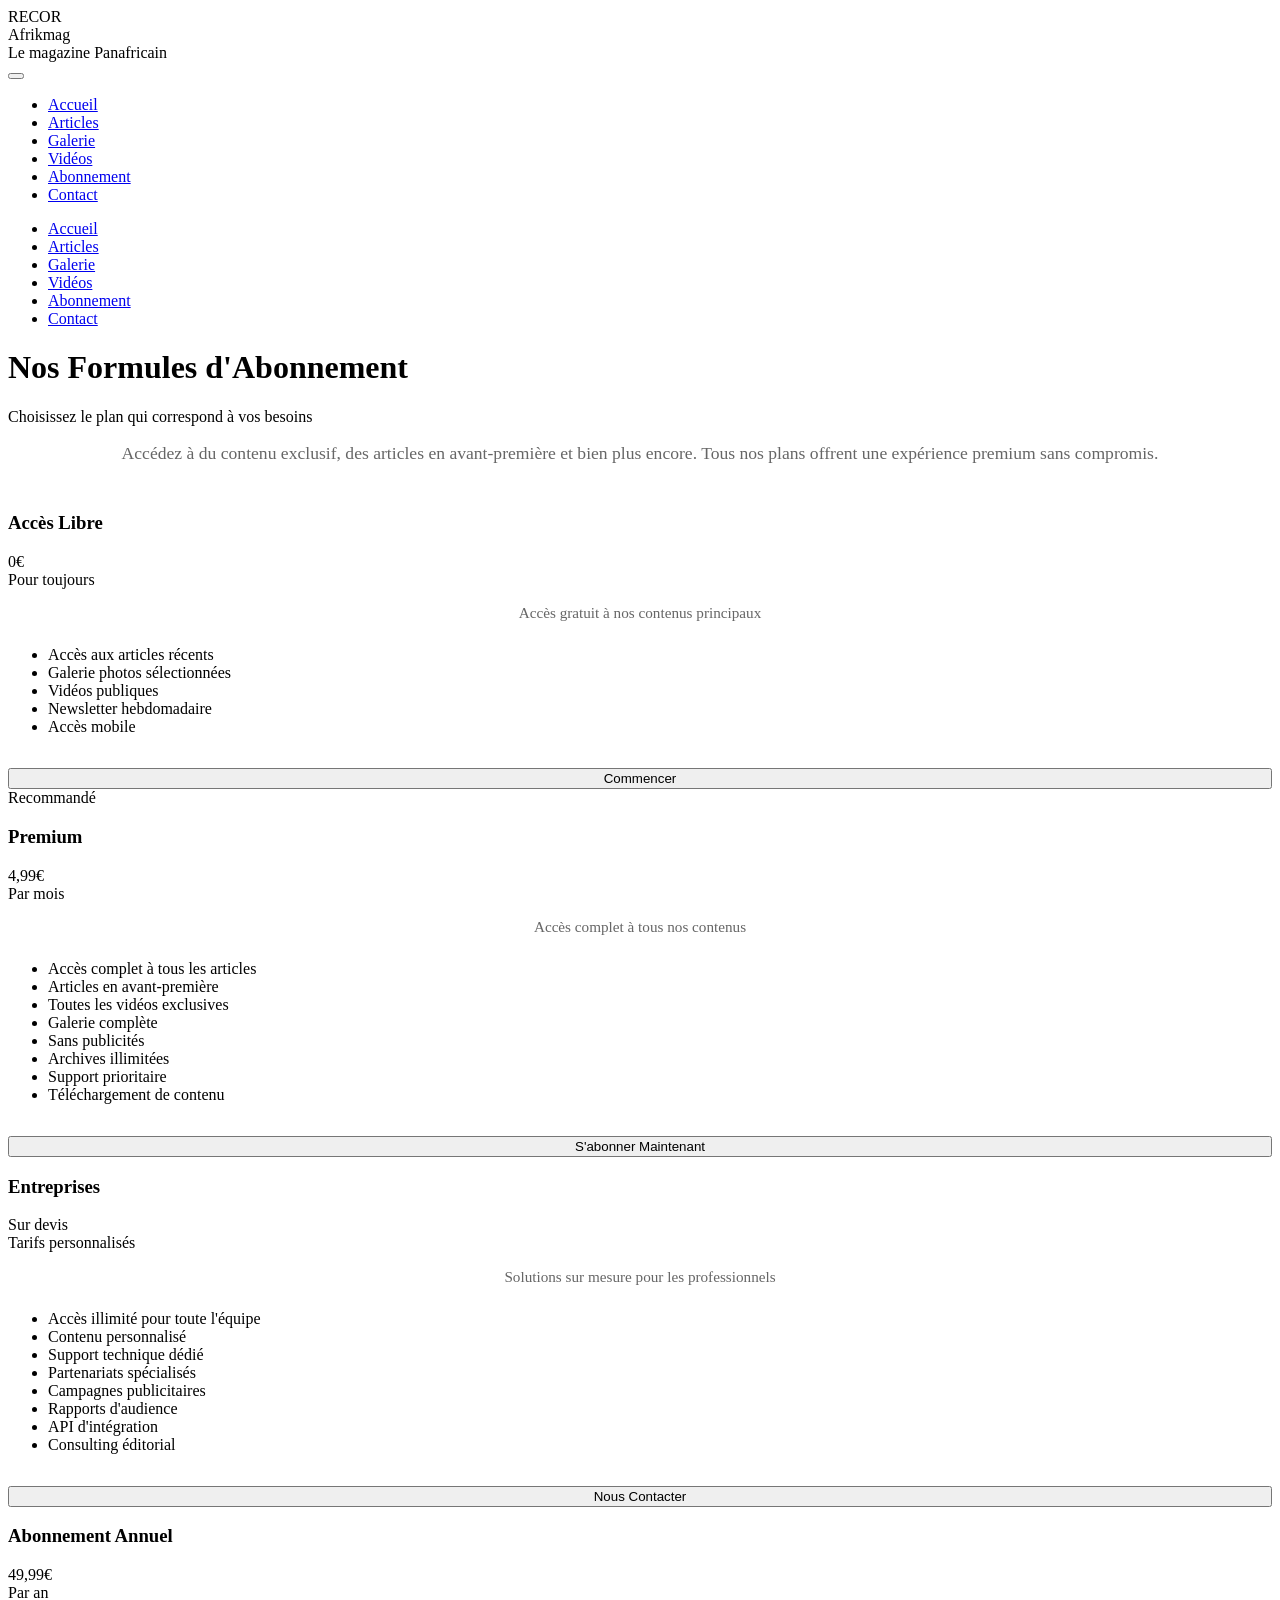
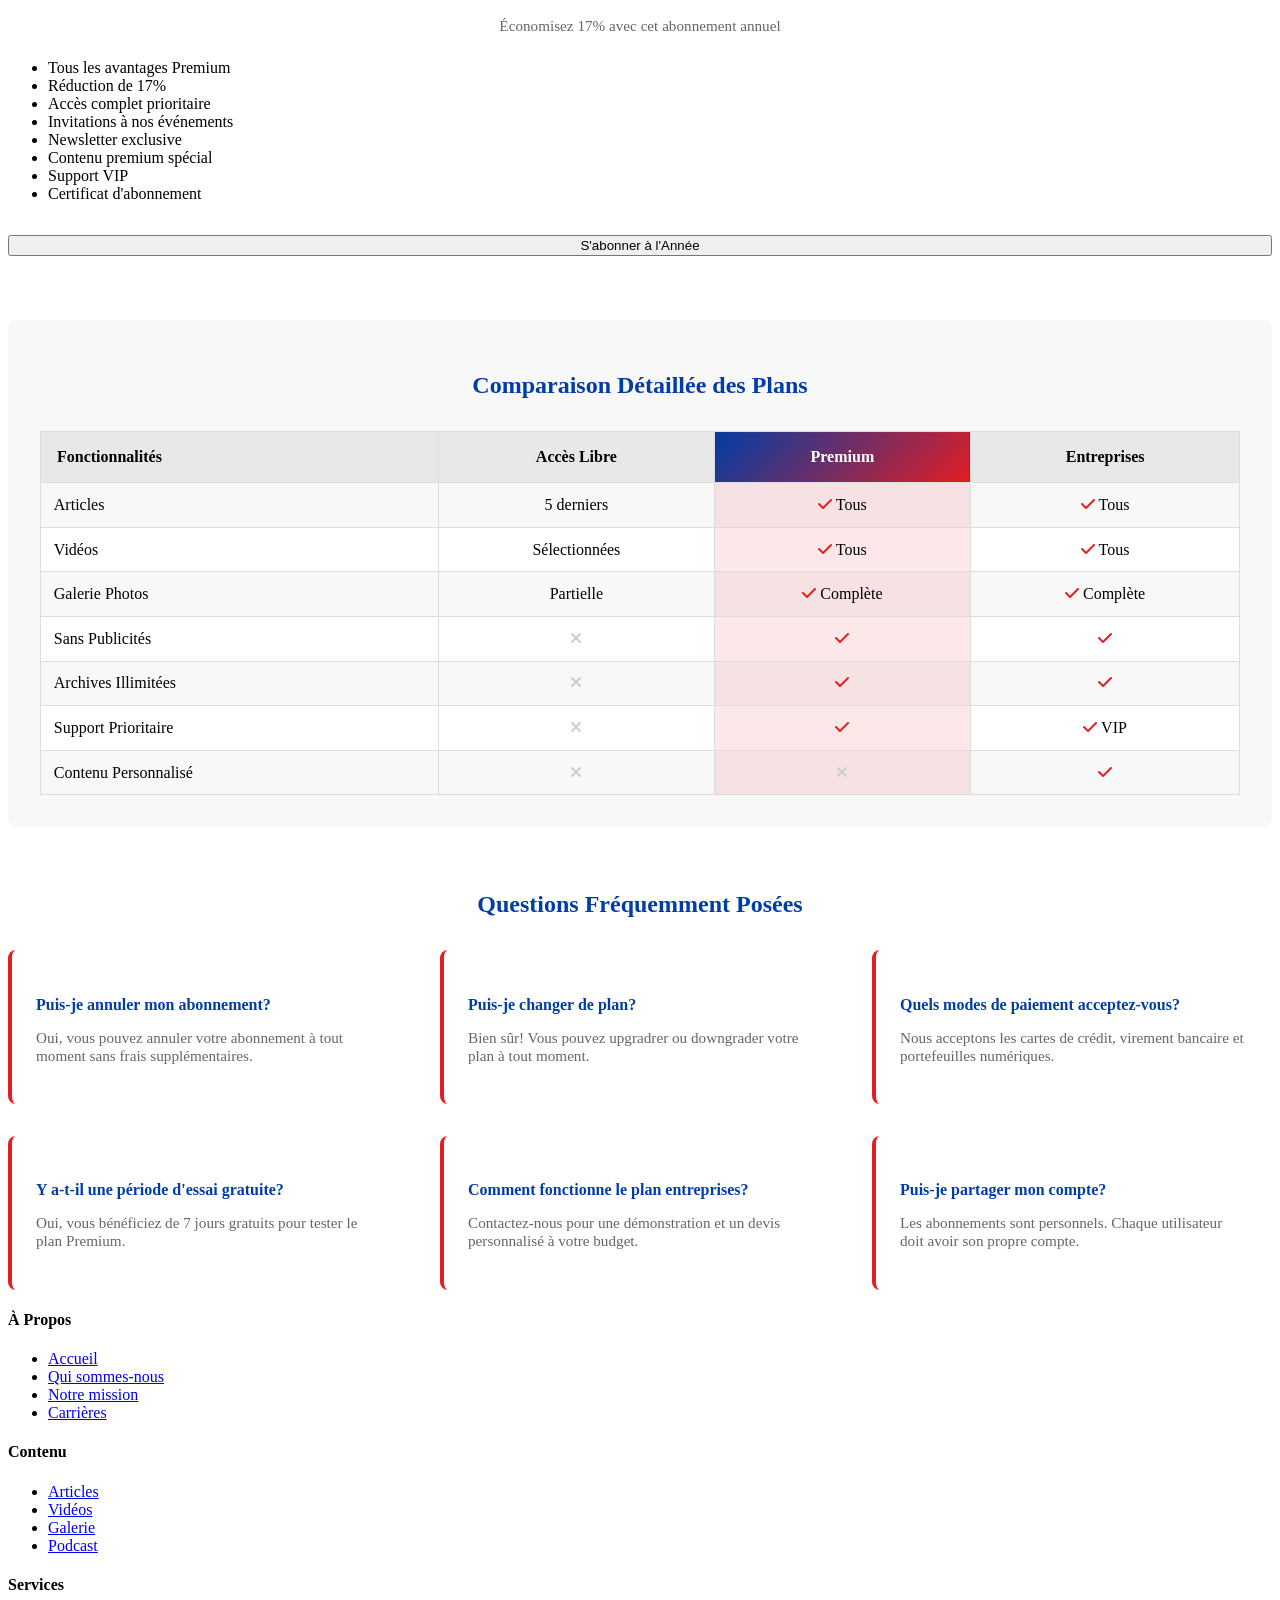
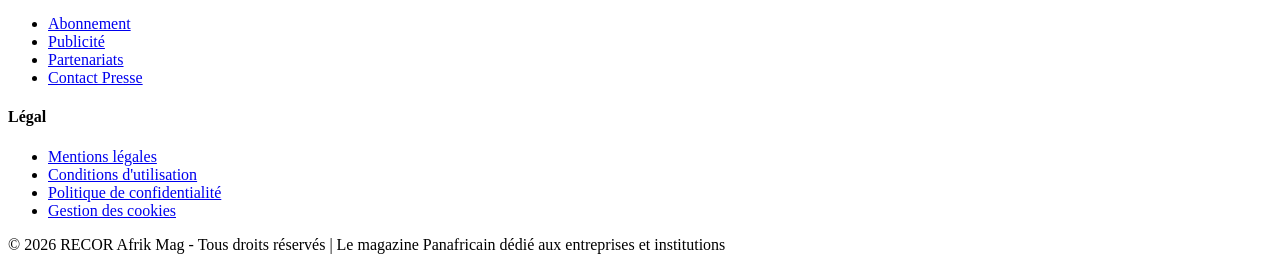
==== abonnement.html @ 6057d77e "Page abonnement" ====
<!DOCTYPE html>
<html lang="fr">
<head>
    <meta charset="UTF-8">
    <meta name="viewport" content="width=device-width, initial-scale=1.0">
    <title>Abonnement - RECOR Afrik Mag</title>
    <link href="https://cdnjs.cloudflare.com/ajax/libs/font-awesome/6.4.0/css/all.min.css" rel="stylesheet">
    <link rel="stylesheet" href="style.css">
</head>
<body>
    <!-- Header Navigation -->
    <header>
        <nav>
            <div class="logo">
                <div class="logo-text">
                    <div class="logo-red">RECOR</div>
                    <div class="logo-blue">Afrik<span class="logo-mag">mag</span></div>
                    <div class="logo-subtitle">Le magazine Panafricain</div>
                </div>
            </div>
            <button class="menu-toggle" aria-label="Toggle menu">
                <span></span>
                <span></span>
                <span></span>
            </button>
            <ul>
                <li><a href="index.html">Accueil</a></li>
                <li><a href="articles.html">Articles</a></li>
                <li><a href="galerie.html">Galerie</a></li>
                <li><a href="videos.html">Vidéos</a></li>
                <li><a href="abonnement.html">Abonnement</a></li>
                <li><a href="contact.html">Contact</a></li>
            </ul>
        </nav>

        <!-- Overlay pour mobile -->
        <div class="menu-overlay"></div>

        <!-- Sidebar Menu pour mobile -->
        <div class="sidebar-menu">
            <ul>
                <li><a href="index.html">Accueil</a></li>
                <li><a href="articles.html">Articles</a></li>
                <li><a href="galerie.html">Galerie</a></li>
                <li><a href="videos.html">Vidéos</a></li>
                <li><a href="abonnement.html">Abonnement</a></li>
                <li><a href="contact.html">Contact</a></li>
            </ul>
        </div>
    </header>

    <!-- Page Header -->
    <div class="page-header">
        <h1>Nos Formules d'Abonnement</h1>
        <p>Choisissez le plan qui correspond à vos besoins</p>
    </div>

    <!-- Page Content -->
    <section class="page-content">
        <p style="text-align: center; color: #666; margin-bottom: 3rem; font-size: 1.1rem;">
            Accédez à du contenu exclusif, des articles en avant-première et bien plus encore. 
            Tous nos plans offrent une expérience premium sans compromis.
        </p>

        <div class="pricing-grid">
            <div class="pricing-card">
                <h3 class="plan-name">Accès Libre</h3>
                <div class="plan-price">0€</div>
                <div class="plan-period">Pour toujours</div>
                <p style="color: #666; margin-bottom: 1.5rem; text-align: center; font-size: 0.95rem;">
                    Accès gratuit à nos contenus principaux
                </p>
                <ul class="plan-features">
                    <li>Accès aux articles récents</li>
                    <li>Galerie photos sélectionnées</li>
                    <li>Vidéos publiques</li>
                    <li>Newsletter hebdomadaire</li>
                    <li>Accès mobile</li>
                </ul>
                <button class="btn btn-secondary" style="width: 100%; margin-top: 1rem;">Commencer</button>
            </div>

            <div class="pricing-card featured">
                <div class="badge-featured">Recommandé</div>
                <h3 class="plan-name">Premium</h3>
                <div class="plan-price">4,99€</div>
                <div class="plan-period">Par mois</div>
                <p style="color: #666; margin-bottom: 1.5rem; text-align: center; font-size: 0.95rem;">
                    Accès complet à tous nos contenus
                </p>
                <ul class="plan-features">
                    <li>Accès complet à tous les articles</li>
                    <li>Articles en avant-première</li>
                    <li>Toutes les vidéos exclusives</li>
                    <li>Galerie complète</li>
                    <li>Sans publicités</li>
                    <li>Archives illimitées</li>
                    <li>Support prioritaire</li>
                    <li>Téléchargement de contenu</li>
                </ul>
                <button class="btn btn-primary" style="width: 100%; margin-top: 1rem;">S'abonner Maintenant</button>
            </div>

            <div class="pricing-card">
                <h3 class="plan-name">Entreprises</h3>
                <div class="plan-price">Sur devis</div>
                <div class="plan-period">Tarifs personnalisés</div>
                <p style="color: #666; margin-bottom: 1.5rem; text-align: center; font-size: 0.95rem;">
                    Solutions sur mesure pour les professionnels
                </p>
                <ul class="plan-features">
                    <li>Accès illimité pour toute l'équipe</li>
                    <li>Contenu personnalisé</li>
                    <li>Support technique dédié</li>
                    <li>Partenariats spécialisés</li>
                    <li>Campagnes publicitaires</li>
                    <li>Rapports d'audience</li>
                    <li>API d'intégration</li>
                    <li>Consulting éditorial</li>
                </ul>
                <button class="btn btn-secondary" style="width: 100%; margin-top: 1rem;">Nous Contacter</button>
            </div>

            <div class="pricing-card">
                <h3 class="plan-name">Abonnement Annuel</h3>
                <div class="plan-price">49,99€</div>
                <div class="plan-period">Par an</div>
                <p style="color: #666; margin-bottom: 1.5rem; text-align: center; font-size: 0.95rem;">
                    Économisez 17% avec cet abonnement annuel
                </p>
                <ul class="plan-features">
                    <li>Tous les avantages Premium</li>
                    <li>Réduction de 17%</li>
                    <li>Accès complet prioritaire</li>
                    <li>Invitations à nos événements</li>
                    <li>Newsletter exclusive</li>
                    <li>Contenu premium spécial</li>
                    <li>Support VIP</li>
                    <li>Certificat d'abonnement</li>
                </ul>
                <button class="btn btn-primary" style="width: 100%; margin-top: 1rem;">S'abonner à l'Année</button>
            </div>
        </div>

        <!-- Comparaison des plans -->
        <div style="margin-top: 4rem; padding: 2rem; background: #f8f8f8; border-radius: 8px;">
            <h2 style="color: #003DA5; margin-bottom: 2rem; text-align: center;">Comparaison Détaillée des Plans</h2>
            
            <div style="overflow-x: auto;">
                <table style="width: 100%; text-align: center; border-collapse: collapse;">
                    <thead>
                        <tr style="background: #e8e8e8;">
                            <th style="padding: 1rem; text-align: left; border: 1px solid #ddd;">Fonctionnalités</th>
                            <th style="padding: 1rem; border: 1px solid #ddd;">Accès Libre</th>
                            <th style="padding: 1rem; border: 1px solid #ddd; background: linear-gradient(135deg, #003DA5, #E31E24); color: white;">Premium</th>
                            <th style="padding: 1rem; border: 1px solid #ddd;">Entreprises</th>
                        </tr>
                    </thead>
                    <tbody>
                        <tr>
                            <td style="padding: 0.8rem; text-align: left; border: 1px solid #ddd;">Articles</td>
                            <td style="padding: 0.8rem; border: 1px solid #ddd;">5 derniers</td>
                            <td style="padding: 0.8rem; border: 1px solid #ddd; background: rgba(227,30,36,0.1);">
                                <i class="fas fa-check" style="color: #E31E24; font-weight: bold;"></i> Tous
                            </td>
                            <td style="padding: 0.8rem; border: 1px solid #ddd;">
                                <i class="fas fa-check" style="color: #E31E24; font-weight: bold;"></i> Tous
                            </td>
                        </tr>
                        <tr style="background: #fff;">
                            <td style="padding: 0.8rem; text-align: left; border: 1px solid #ddd;">Vidéos</td>
                            <td style="padding: 0.8rem; border: 1px solid #ddd;">Sélectionnées</td>
                            <td style="padding: 0.8rem; border: 1px solid #ddd; background: rgba(227,30,36,0.1);">
                                <i class="fas fa-check" style="color: #E31E24; font-weight: bold;"></i> Tous
                            </td>
                            <td style="padding: 0.8rem; border: 1px solid #ddd;">
                                <i class="fas fa-check" style="color: #E31E24; font-weight: bold;"></i> Tous
                            </td>
                        </tr>
                        <tr>
                            <td style="padding: 0.8rem; text-align: left; border: 1px solid #ddd;">Galerie Photos</td>
                            <td style="padding: 0.8rem; border: 1px solid #ddd;">Partielle</td>
                            <td style="padding: 0.8rem; border: 1px solid #ddd; background: rgba(227,30,36,0.1);">
                                <i class="fas fa-check" style="color: #E31E24; font-weight: bold;"></i> Complète
                            </td>
                            <td style="padding: 0.8rem; border: 1px solid #ddd;">
                                <i class="fas fa-check" style="color: #E31E24; font-weight: bold;"></i> Complète
                            </td>
                        </tr>
                        <tr style="background: #fff;">
                            <td style="padding: 0.8rem; text-align: left; border: 1px solid #ddd;">Sans Publicités</td>
                            <td style="padding: 0.8rem; border: 1px solid #ddd;"><i class="fas fa-times" style="color: #ccc;"></i></td>
                            <td style="padding: 0.8rem; border: 1px solid #ddd; background: rgba(227,30,36,0.1);">
                                <i class="fas fa-check" style="color: #E31E24; font-weight: bold;"></i>
                            </td>
                            <td style="padding: 0.8rem; border: 1px solid #ddd;">
                                <i class="fas fa-check" style="color: #E31E24; font-weight: bold;"></i>
                            </td>
                        </tr>
                        <tr>
                            <td style="padding: 0.8rem; text-align: left; border: 1px solid #ddd;">Archives Illimitées</td>
                            <td style="padding: 0.8rem; border: 1px solid #ddd;"><i class="fas fa-times" style="color: #ccc;"></i></td>
                            <td style="padding: 0.8rem; border: 1px solid #ddd; background: rgba(227,30,36,0.1);">
                                <i class="fas fa-check" style="color: #E31E24; font-weight: bold;"></i>
                            </td>
                            <td style="padding: 0.8rem; border: 1px solid #ddd;">
                                <i class="fas fa-check" style="color: #E31E24; font-weight: bold;"></i>
                            </td>
                        </tr>
                        <tr style="background: #fff;">
                            <td style="padding: 0.8rem; text-align: left; border: 1px solid #ddd;">Support Prioritaire</td>
                            <td style="padding: 0.8rem; border: 1px solid #ddd;"><i class="fas fa-times" style="color: #ccc;"></i></td>
                            <td style="padding: 0.8rem; border: 1px solid #ddd; background: rgba(227,30,36,0.1);">
                                <i class="fas fa-check" style="color: #E31E24; font-weight: bold;"></i>
                            </td>
                            <td style="padding: 0.8rem; border: 1px solid #ddd;">
                                <i class="fas fa-check" style="color: #E31E24; font-weight: bold;"></i> VIP
                            </td>
                        </tr>
                        <tr>
                            <td style="padding: 0.8rem; text-align: left; border: 1px solid #ddd;">Contenu Personnalisé</td>
                            <td style="padding: 0.8rem; border: 1px solid #ddd;"><i class="fas fa-times" style="color: #ccc;"></i></td>
                            <td style="padding: 0.8rem; border: 1px solid #ddd; background: rgba(227,30,36,0.1);"><i class="fas fa-times" style="color: #ccc;"></i></td>
                            <td style="padding: 0.8rem; border: 1px solid #ddd;">
                                <i class="fas fa-check" style="color: #E31E24; font-weight: bold;"></i>
                            </td>
                        </tr>
                    </tbody>
                </table>
            </div>
        </div>

        <!-- Questions Fréquentes -->
        <div style="margin-top: 4rem;">
            <h2 style="color: #003DA5; margin-bottom: 2rem; text-align: center;">Questions Fréquemment Posées</h2>
            
            <div style="display: grid; grid-template-columns: repeat(auto-fit, minmax(350px, 1fr)); gap: 2rem;">
                <div style="background: white; padding: 1.5rem; border-radius: 8px; border-left: 4px solid #E31E24;">
                    <h4 style="color: #003DA5; margin-bottom: 0.5rem;">Puis-je annuler mon abonnement?</h4>
                    <p style="color: #666; font-size: 0.95rem;">Oui, vous pouvez annuler votre abonnement à tout moment sans frais supplémentaires.</p>
                </div>

                <div style="background: white; padding: 1.5rem; border-radius: 8px; border-left: 4px solid #E31E24;">
                    <h4 style="color: #003DA5; margin-bottom: 0.5rem;">Puis-je changer de plan?</h4>
                    <p style="color: #666; font-size: 0.95rem;">Bien sûr! Vous pouvez upgradrer ou downgrader votre plan à tout moment.</p>
                </div>

                <div style="background: white; padding: 1.5rem; border-radius: 8px; border-left: 4px solid #E31E24;">
                    <h4 style="color: #003DA5; margin-bottom: 0.5rem;">Quels modes de paiement acceptez-vous?</h4>
                    <p style="color: #666; font-size: 0.95rem;">Nous acceptons les cartes de crédit, virement bancaire et portefeuilles numériques.</p>
                </div>

                <div style="background: white; padding: 1.5rem; border-radius: 8px; border-left: 4px solid #E31E24;">
                    <h4 style="color: #003DA5; margin-bottom: 0.5rem;">Y a-t-il une période d'essai gratuite?</h4>
                    <p style="color: #666; font-size: 0.95rem;">Oui, vous bénéficiez de 7 jours gratuits pour tester le plan Premium.</p>
                </div>

                <div style="background: white; padding: 1.5rem; border-radius: 8px; border-left: 4px solid #E31E24;">
                    <h4 style="color: #003DA5; margin-bottom: 0.5rem;">Comment fonctionne le plan entreprises?</h4>
                    <p style="color: #666; font-size: 0.95rem;">Contactez-nous pour une démonstration et un devis personnalisé à votre budget.</p>
                </div>

                <div style="background: white; padding: 1.5rem; border-radius: 8px; border-left: 4px solid #E31E24;">
                    <h4 style="color: #003DA5; margin-bottom: 0.5rem;">Puis-je partager mon compte?</h4>
                    <p style="color: #666; font-size: 0.95rem;">Les abonnements sont personnels. Chaque utilisateur doit avoir son propre compte.</p>
                </div>
            </div>
        </div>
    </section>

    <!-- Footer -->
    <footer>
        <div class="footer-content">
            <div class="footer-section">
                <h4>À Propos</h4>
                <ul>
                    <li><a href="index.html">Accueil</a></li>
                    <li><a href="#">Qui sommes-nous</a></li>
                    <li><a href="#">Notre mission</a></li>
                    <li><a href="#">Carrières</a></li>
                </ul>
            </div>

            <div class="footer-section">
                <h4>Contenu</h4>
                <ul>
                    <li><a href="articles.html">Articles</a></li>
                    <li><a href="videos.html">Vidéos</a></li>
                    <li><a href="galerie.html">Galerie</a></li>
                    <li><a href="#">Podcast</a></li>
                </ul>
            </div>

            <div class="footer-section">
                <h4>Services</h4>
                <ul>
                    <li><a href="abonnement.html">Abonnement</a></li>
                    <li><a href="#">Publicité</a></li>
                    <li><a href="#">Partenariats</a></li>
                    <li><a href="#">Contact Presse</a></li>
                </ul>
            </div>

            <div class="footer-section">
                <h4>Légal</h4>
                <ul>
                    <li><a href="#">Mentions légales</a></li>
                    <li><a href="#">Conditions d'utilisation</a></li>
                    <li><a href="#">Politique de confidentialité</a></li>
                    <li><a href="#">Gestion des cookies</a></li>
                </ul>
            </div>
        </div>

        <div class="footer-bottom">
            <p>&copy; 2026 RECOR Afrik Mag - Tous droits réservés | Le magazine Panafricain dédié aux entreprises et institutions</p>
        </div>
    </footer>
    <script src="script.js"></script>
</body>
</html>
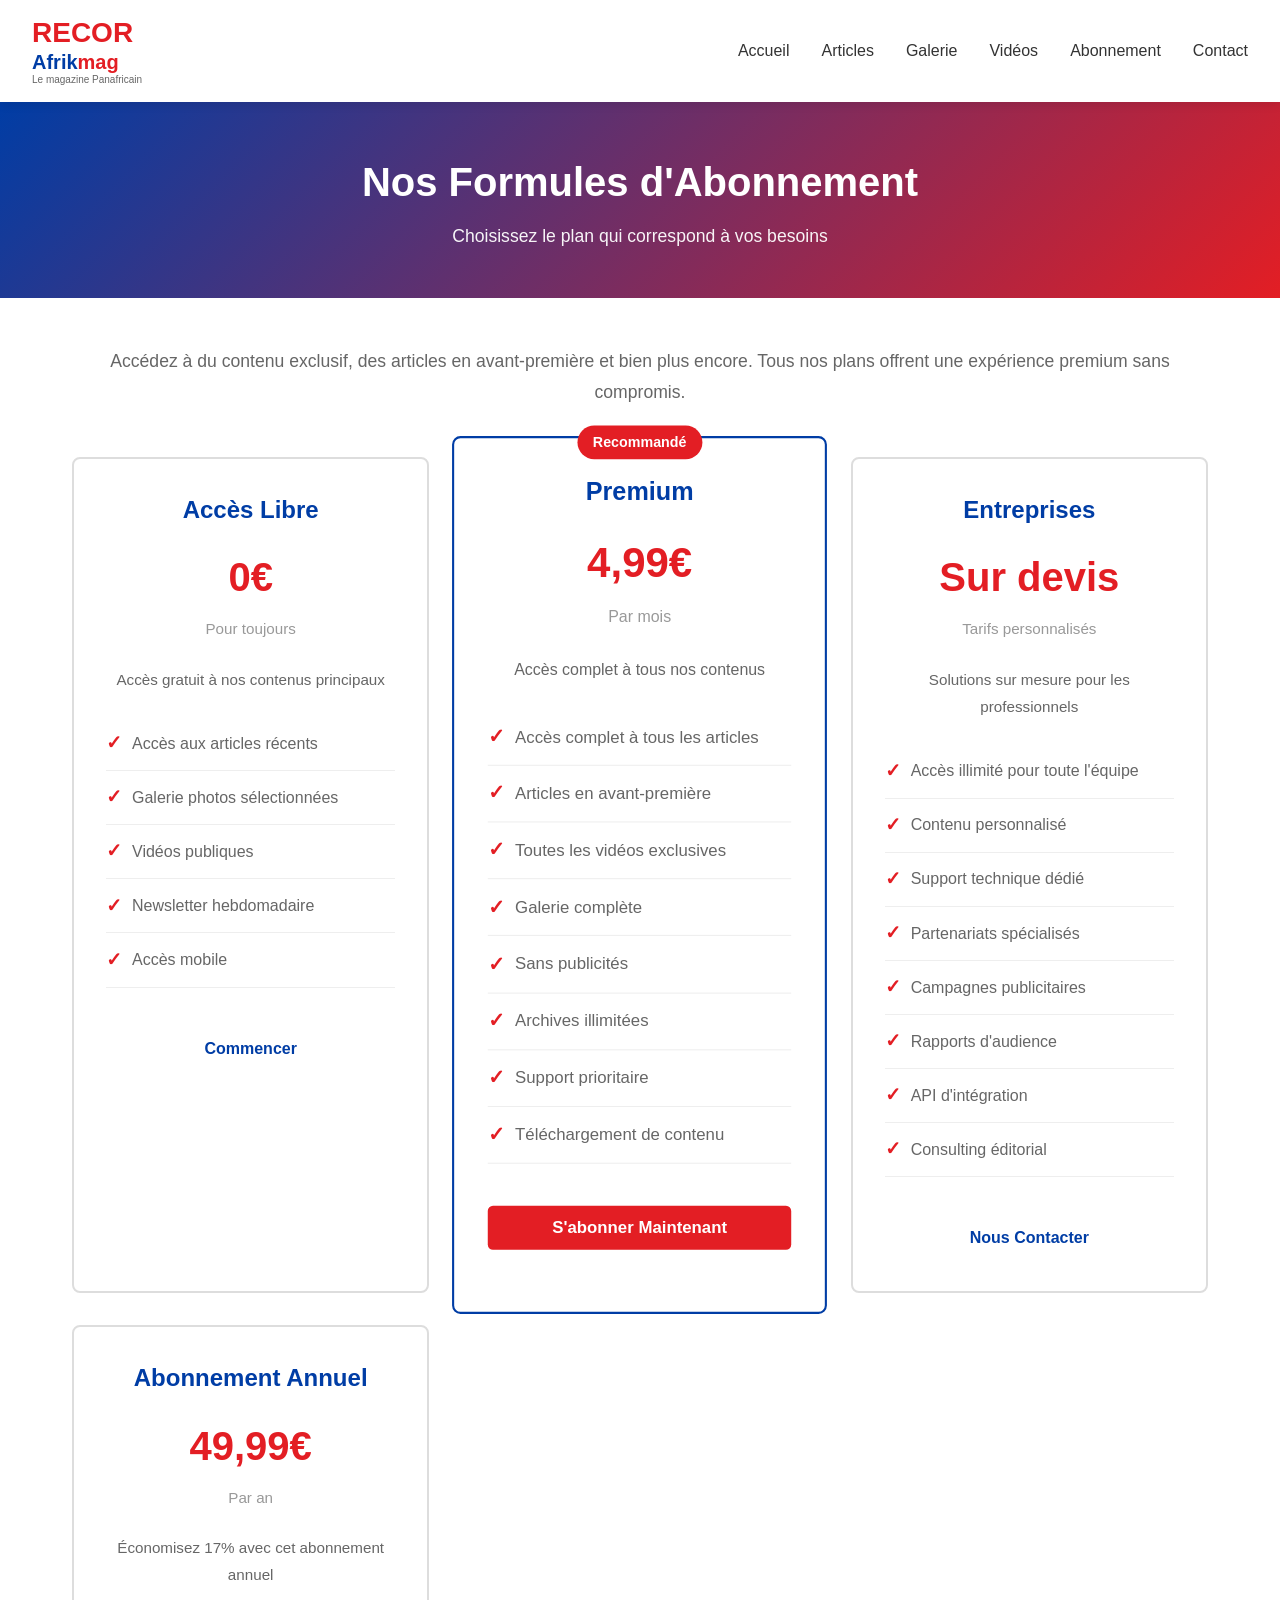
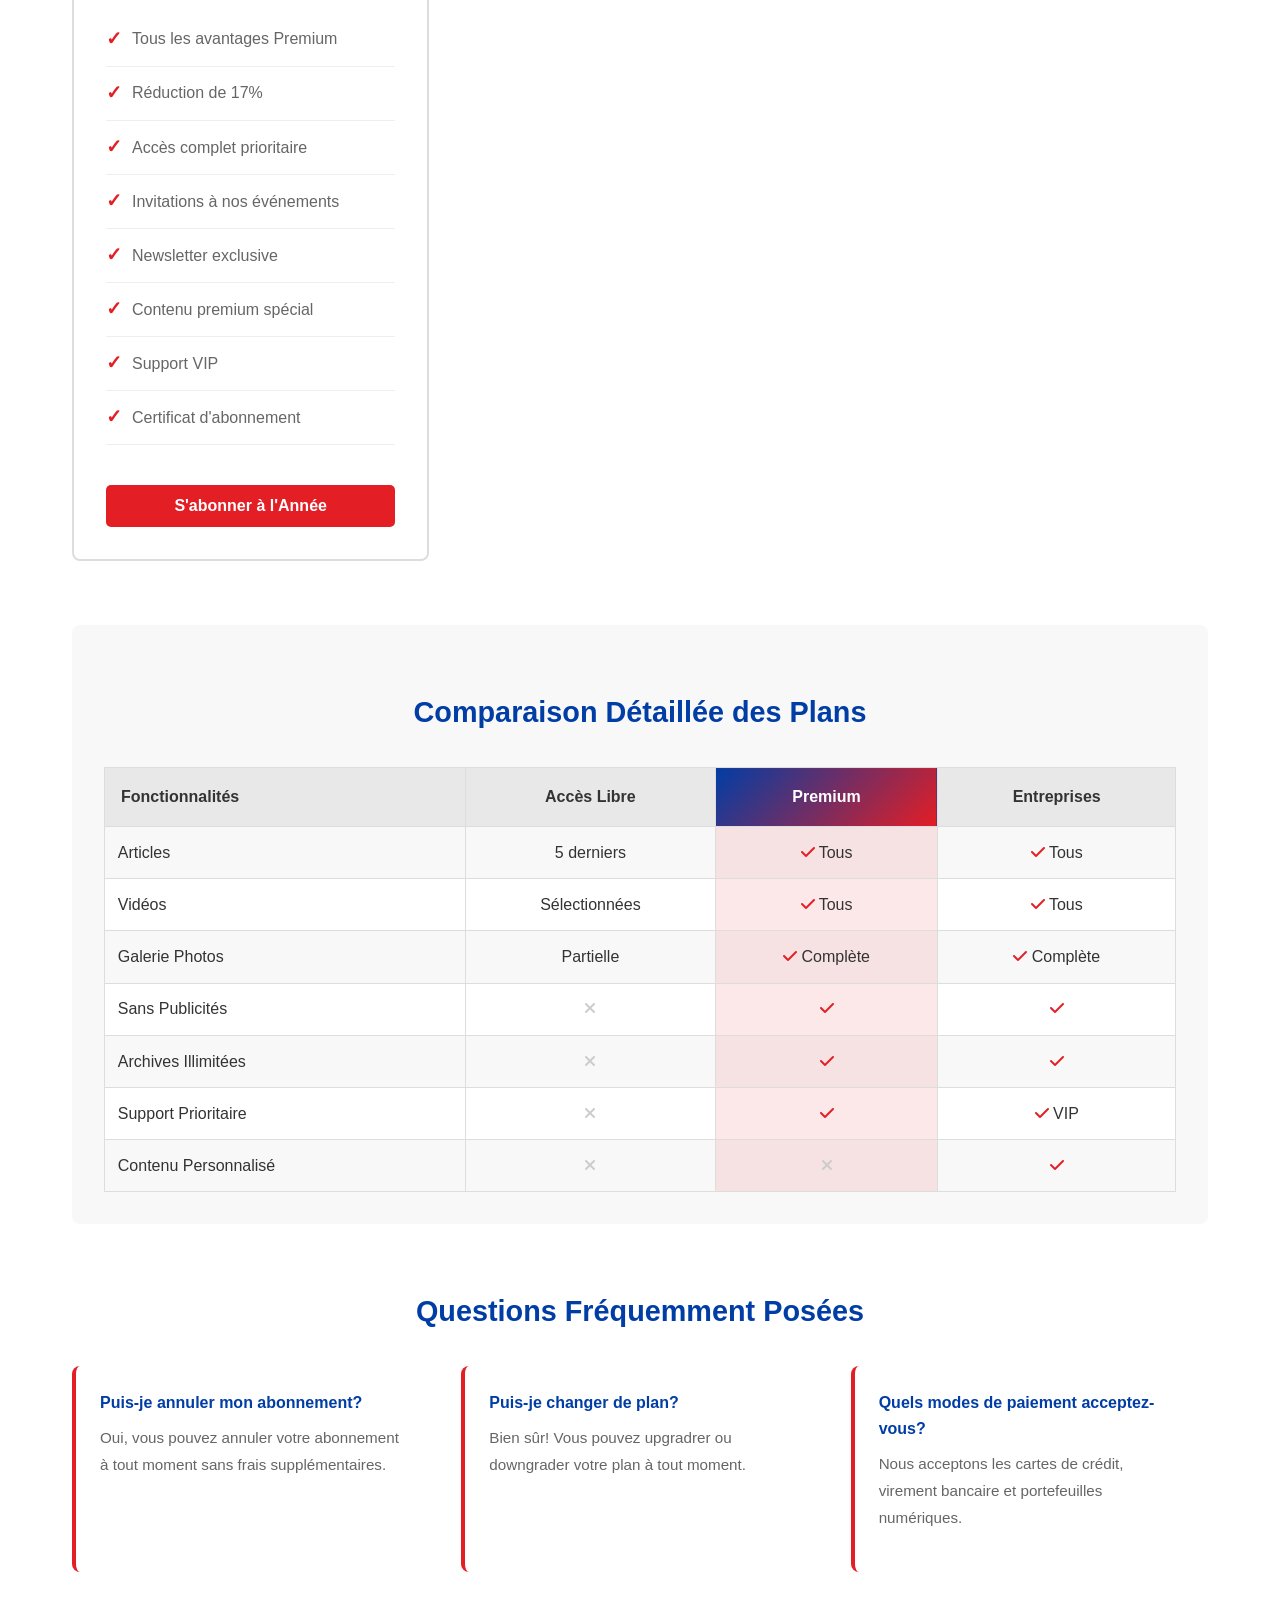
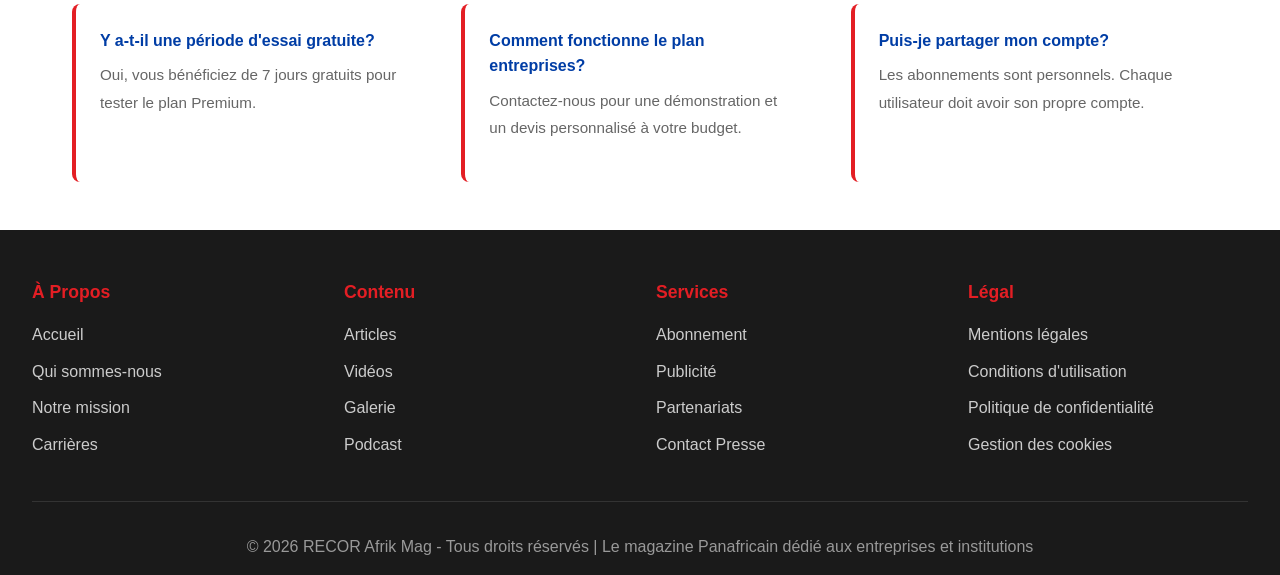
==== commit eea34b3f: "page modifié" ====
--- a/abonnement.html
+++ b/abonnement.html
@@ -19,6 +19,7 @@
                 </div>
             </div>
             <button class="menu-toggle" aria-label="Toggle menu">
+                <i class="fas fa-bars"></i>
                 <span></span>
                 <span></span>
                 <span></span>
--- a/style.css
+++ b/style.css
@@ -0,0 +1,1238 @@
+/* ====================================
+   STYLES GLOBAUX - RECOR Afrik Mag
+   ==================================== */
+
+* {
+    margin: 0;
+    padding: 0;
+    box-sizing: border-box;
+}
+
+body {
+    font-family: 'Segoe UI', Tahoma, Geneva, Verdana, sans-serif;
+    line-height: 1.6;
+    color: #333;
+}
+
+/* ====================================
+   VARIABLES COULEURS
+   ==================================== */
+
+:root {
+    --color-primary-red: #E31E24;
+    --color-primary-blue: #003DA5;
+    --color-accent-orange: #FF6B35;
+    --color-teal: #26A69A;
+    --color-dark: #1a1a1a;
+    --color-light-gray: #f8f8f8;
+    --color-border: #ddd;
+    --color-text-primary: #333;
+    --color-text-secondary: #666;
+    --color-text-tertiary: #999;
+}
+
+/* ====================================
+   HEADER ET NAVIGATION
+   ==================================== */
+
+header {
+    background: white;
+    box-shadow: 0 2px 10px rgba(0,0,0,0.1);
+    position: sticky;
+    top: 0;
+    z-index: 100;
+}
+
+nav {
+    display: flex;
+    justify-content: space-between;
+    align-items: center;
+    padding: 1rem 2rem;
+    max-width: 1400px;
+    margin: 0 auto;
+}
+
+.logo {
+    display: flex;
+    align-items: center;
+    gap: 10px;
+    font-weight: bold;
+    font-size: 24px;
+}
+
+.logo-text {
+    display: flex;
+    flex-direction: column;
+    line-height: 1.2;
+}
+
+.logo-red {
+    color: var(--color-primary-red);
+    font-weight: 900;
+    font-size: 28px;
+}
+
+.logo-blue {
+    color: var(--color-primary-blue);
+    font-weight: 700;
+    font-size: 20px;
+}
+
+.logo-mag {
+    color: var(--color-primary-red);
+}
+
+.logo-subtitle {
+    font-size: 10px;
+    color: var(--color-text-secondary);
+    font-weight: normal;
+}
+
+nav ul {
+    display: flex;
+    list-style: none;
+    gap: 2rem;
+}
+
+nav a {
+    text-decoration: none;
+    color: var(--color-text-primary);
+    font-weight: 500;
+    transition: color 0.3s;
+}
+
+nav a:hover {
+    color: var(--color-primary-red);
+}
+
+/* Menu Hamburger */
+.menu-toggle {
+    display: none;
+    flex-direction: column;
+    background: none;
+    border: none;
+    cursor: pointer;
+    gap: 0.5rem;
+    z-index: 1001;
+    padding: 0.5rem;
+}
+
+.menu-toggle span {
+    width: 25px;
+    height: 3px;
+    background: var(--color-primary-blue);
+    border-radius: 2px;
+    transition: all 0.3s ease;
+}
+
+.menu-toggle.active span:nth-child(1) {
+    transform: rotate(45deg) translate(8px, 8px);
+    background: white;
+}
+
+.menu-toggle.active span:nth-child(2) {
+    opacity: 0;
+}
+
+.menu-toggle.active span:nth-child(3) {
+    transform: rotate(-45deg) translate(8px, -8px);
+    background: white;
+}
+
+/* Overlay */
+.menu-overlay {
+    display: none;
+    position: fixed;
+    top: 0;
+    left: 0;
+    right: 0;
+    bottom: 0;
+    background: rgba(0, 0, 0, 0.5);
+    z-index: 998;
+}
+
+.menu-overlay.active {
+    display: block;
+}
+
+/* Sidebar Menu */
+.sidebar-menu {
+    position: fixed;
+    top: 0;
+    left: 0;
+    height: 100vh;
+    width: 80%;
+    max-width: 300px;
+    background: linear-gradient(135deg, var(--color-primary-blue) 0%, #0056d4 100%);
+    transform: translateX(-100%);
+    transition: transform 0.3s ease;
+    z-index: 999;
+    overflow-y: auto;
+    box-shadow: 2px 0 15px rgba(0,0,0,0.3);
+}
+
+.sidebar-menu.active {
+    transform: translateX(0);
+}
+
+.sidebar-menu ul {
+    display: flex;
+    flex-direction: column;
+    list-style: none;
+    padding-top: 80px;
+    gap: 0;
+}
+
+.sidebar-menu ul li {
+    border-bottom: 1px solid rgba(255,255,255,0.2);
+}
+
+.sidebar-menu ul li:last-child {
+    border-bottom: none;
+}
+
+.sidebar-menu ul a {
+    display: block;
+    padding: 1rem 1.5rem;
+    color: white;
+    text-decoration: none;
+    font-weight: 500;
+    transition: all 0.3s;
+    font-size: 1.05rem;
+}
+
+.sidebar-menu ul a:hover {
+    background: rgba(255,255,255,0.1);
+    padding-left: 2rem;
+    color: #FFD700;
+}
+
+@media (max-width: 768px) {
+    nav {
+        flex-direction: row;
+        justify-content: space-between;
+        align-items: center;
+        padding: 1rem;
+    }
+
+    .logo {
+        flex: 1;
+    }
+
+    .menu-toggle {
+        display: flex;
+    }
+
+    nav ul {
+        display: none;
+    }
+}
+
+@media (min-width: 769px) {
+    .menu-overlay {
+        display: none !important;
+    }
+
+    .sidebar-menu {
+        display: none !important;
+    }
+}
+
+/* Menu Hamburger */
+.menu-toggle {
+    display: none;
+    background: none;
+    border: none;
+    font-size: 1.5rem;
+    cursor: pointer;
+    color: var(--color-primary-blue);
+    transition: color 0.3s;
+}
+
+.menu-toggle:hover {
+    color: var(--color-primary-red);
+}
+
+.menu-toggle.active span {
+    background: var(--color-primary-red);
+}
+
+/* Styles pour mobile */
+@media (max-width: 768px) {
+    .menu-toggle {
+        display: block;
+    }
+
+    nav {
+        flex-direction: column;
+        padding: 1rem;
+        gap: 1rem;
+    }
+
+    nav ul {
+        display: none;
+        flex-direction: column;
+        gap: 0;
+        width: 100%;
+        background: white;
+        border-top: 2px solid #eee;
+        padding: 1rem 0;
+        margin-top: 1rem;
+        position: absolute;
+        top: 100%;
+        left: 0;
+        right: 0;
+        box-shadow: 0 4px 10px rgba(0,0,0,0.1);
+        z-index: 99;
+    }
+
+    nav ul.active {
+        display: flex;
+    }
+
+    nav ul li {
+        padding: 0.5rem 1.5rem;
+        border-bottom: 1px solid #f0f0f0;
+    }
+
+    nav ul li:last-child {
+        border-bottom: none;
+    }
+
+    nav ul a {
+        display: block;
+        padding: 0.5rem 0;
+    }
+
+    .logo {
+        width: 100%;
+        justify-content: space-between;
+        align-items: center;
+    }
+
+    .logo-text {
+        flex: 1;
+    }
+}
+
+/* ====================================
+   HERO SECTION
+   ==================================== */
+
+.hero {
+    background: linear-gradient(135deg, var(--color-primary-blue) 0%, var(--color-primary-red) 100%);
+    color: white;
+    padding: 6rem 2rem;
+    text-align: center;
+    position: relative;
+    overflow: hidden;
+}
+
+.hero::before {
+    content: '';
+    position: absolute;
+    top: -50%;
+    right: -10%;
+    width: 500px;
+    height: 500px;
+    background: rgba(255,255,255,0.05);
+    border-radius: 50%;
+}
+
+.hero-content {
+    max-width: 900px;
+    margin: 0 auto;
+    position: relative;
+    z-index: 1;
+}
+
+.hero h1 {
+    font-size: 3rem;
+    margin-bottom: 1rem;
+    font-weight: 900;
+    text-shadow: 2px 2px 4px rgba(0,0,0,0.3);
+}
+
+.hero p {
+    font-size: 1.3rem;
+    margin-bottom: 2rem;
+    opacity: 0.95;
+}
+
+.hero-buttons {
+    display: flex;
+    gap: 1rem;
+    justify-content: center;
+    flex-wrap: wrap;
+}
+
+/* ====================================
+   BOUTONS
+   ==================================== */
+
+.btn {
+    padding: 12px 30px;
+    border: none;
+    border-radius: 5px;
+    font-size: 1rem;
+    cursor: pointer;
+    transition: all 0.3s;
+    text-decoration: none;
+    display: inline-block;
+    font-weight: 600;
+}
+
+.btn-primary {
+    background: var(--color-primary-red);
+    color: white;
+}
+
+.btn-primary:hover {
+    background: #C41A1E;
+    transform: translateY(-2px);
+    box-shadow: 0 5px 15px rgba(227,30,36,0.4);
+}
+
+.btn-secondary {
+    background: white;
+    color: var(--color-primary-blue);
+}
+
+.btn-secondary:hover {
+    background: #f0f0f0;
+    transform: translateY(-2px);
+}
+
+/* ====================================
+   SECTIONS GÉNÉRALES
+   ==================================== */
+
+.articles-section,
+.about-section,
+.subscription-section {
+    max-width: 1400px;
+    margin: 0 auto;
+    padding: 4rem 2rem;
+}
+
+.gallery-section,
+.videos-section,
+.contact-section {
+    padding: 4rem 2rem;
+}
+
+.gallery-section,
+.videos-section,
+.contact-section {
+    background: var(--color-light-gray);
+}
+
+/* ====================================
+   TITRES ET SOUS-TITRES
+   ==================================== */
+
+.section-title {
+    font-size: 2.5rem;
+    color: var(--color-primary-blue);
+    margin-bottom: 1rem;
+    text-align: center;
+    position: relative;
+}
+
+.section-title::after {
+    content: '';
+    display: block;
+    width: 100px;
+    height: 4px;
+    background: var(--color-primary-red);
+    margin: 1rem auto;
+}
+
+.section-subtitle {
+    text-align: center;
+    color: var(--color-text-secondary);
+    margin-bottom: 3rem;
+    font-size: 1.1rem;
+}
+
+/* ====================================
+   CARTES ARTICLES
+   ==================================== */
+
+.articles-grid {
+    display: grid;
+    grid-template-columns: repeat(auto-fit, minmax(300px, 1fr));
+    gap: 2rem;
+}
+
+.article-card {
+    background: white;
+    border-radius: 8px;
+    overflow: hidden;
+    box-shadow: 0 4px 15px rgba(0,0,0,0.1);
+    transition: transform 0.3s, box-shadow 0.3s;
+}
+
+.article-card:hover {
+    transform: translateY(-5px);
+    box-shadow: 0 8px 25px rgba(0,0,0,0.15);
+}
+
+.article-image {
+    width: 100%;
+    height: 200px;
+    background: linear-gradient(135deg, var(--color-primary-blue), var(--color-primary-red));
+    display: flex;
+    align-items: center;
+    justify-content: center;
+    color: white;
+    font-size: 3rem;
+}
+
+.article-content {
+    padding: 1.5rem;
+}
+
+.article-category {
+    color: var(--color-primary-red);
+    font-size: 0.85rem;
+    font-weight: 700;
+    text-transform: uppercase;
+    margin-bottom: 0.5rem;
+}
+
+.article-title {
+    font-size: 1.3rem;
+    color: var(--color-primary-blue);
+    margin-bottom: 0.8rem;
+    line-height: 1.4;
+}
+
+.article-desc {
+    color: var(--color-text-secondary);
+    margin-bottom: 1rem;
+    font-size: 0.95rem;
+}
+
+.article-meta {
+    font-size: 0.85rem;
+    color: var(--color-text-tertiary);
+    display: flex;
+    justify-content: space-between;
+}
+
+.read-more {
+    color: var(--color-primary-red);
+    text-decoration: none;
+    font-weight: 600;
+    margin-top: 0.5rem;
+    display: inline-block;
+}
+
+.read-more:hover {
+    text-decoration: underline;
+}
+
+/* ====================================
+   GALERIE PHOTOS
+   ==================================== */
+
+.gallery-grid {
+    display: grid;
+    grid-template-columns: repeat(auto-fit, minmax(250px, 1fr));
+    gap: 1.5rem;
+    max-width: 1400px;
+    margin: 0 auto;
+}
+
+.gallery-item {
+    position: relative;
+    overflow: hidden;
+    border-radius: 8px;
+    aspect-ratio: 1;
+    background: linear-gradient(135deg, var(--color-primary-blue), var(--color-primary-red));
+    cursor: pointer;
+    transition: transform 0.3s;
+}
+
+.gallery-item:hover {
+    transform: scale(1.05);
+}
+
+.gallery-item img {
+    width: 100%;
+    height: 100%;
+    object-fit: cover;
+}
+
+.gallery-overlay {
+    position: absolute;
+    top: 0;
+    left: 0;
+    right: 0;
+    bottom: 0;
+    background: rgba(0,0,0,0.5);
+    display: flex;
+    align-items: center;
+    justify-content: center;
+    opacity: 0;
+    transition: opacity 0.3s;
+}
+
+.gallery-item:hover .gallery-overlay {
+    opacity: 1;
+}
+
+.gallery-overlay-text {
+    color: white;
+    font-size: 1.2rem;
+    font-weight: 600;
+}
+
+/* ====================================
+   À PROPOS
+   ==================================== */
+
+.about-content {
+    display: grid;
+    grid-template-columns: 1fr 1fr;
+    gap: 3rem;
+    align-items: center;
+}
+
+.about-text h2 {
+    color: var(--color-primary-blue);
+    font-size: 2rem;
+    margin-bottom: 1.5rem;
+}
+
+.about-text p {
+    color: var(--color-text-secondary);
+    margin-bottom: 1rem;
+    line-height: 1.8;
+}
+
+.about-image {
+    background: linear-gradient(135deg, var(--color-primary-blue), var(--color-primary-red));
+    border-radius: 8px;
+    height: 400px;
+    display: flex;
+    align-items: center;
+    justify-content: center;
+    color: white;
+    font-size: 4rem;
+}
+
+/* ====================================
+   VIDÉOS
+   ==================================== */
+
+.videos-grid {
+    display: grid;
+    grid-template-columns: repeat(auto-fit, minmax(300px, 1fr));
+    gap: 2rem;
+    max-width: 1400px;
+    margin: 0 auto;
+}
+
+.video-card {
+    background: white;
+    border-radius: 8px;
+    overflow: hidden;
+    box-shadow: 0 4px 15px rgba(0,0,0,0.1);
+}
+
+.video-placeholder {
+    background: linear-gradient(135deg, var(--color-primary-blue), var(--color-primary-red));
+    width: 100%;
+    height: 200px;
+    display: flex;
+    align-items: center;
+    justify-content: center;
+    color: white;
+    font-size: 3rem;
+    position: relative;
+}
+
+.play-button {
+    width: 60px;
+    height: 60px;
+    background: rgba(255,255,255,0.9);
+    border-radius: 50%;
+    display: flex;
+    align-items: center;
+    justify-content: center;
+    color: var(--color-primary-red);
+    font-size: 24px;
+    transition: all 0.3s;
+}
+
+.video-placeholder:hover .play-button {
+    background: white;
+    transform: scale(1.1);
+}
+
+.video-info {
+    padding: 1.5rem;
+}
+
+.video-title {
+    font-size: 1.1rem;
+    color: var(--color-primary-blue);
+    font-weight: 600;
+    margin-bottom: 0.5rem;
+}
+
+/* ====================================
+   NEWSLETTER
+   ==================================== */
+
+.newsletter-section {
+    background: linear-gradient(135deg, var(--color-primary-blue), var(--color-primary-red));
+    color: white;
+    padding: 4rem 2rem;
+    text-align: center;
+}
+
+.newsletter-content {
+    max-width: 600px;
+    margin: 0 auto;
+}
+
+.newsletter-section h2 {
+    font-size: 2rem;
+    margin-bottom: 1rem;
+}
+
+.newsletter-section p {
+    margin-bottom: 2rem;
+    opacity: 0.95;
+}
+
+.newsletter-form {
+    display: flex;
+    gap: 0.5rem;
+    flex-wrap: wrap;
+}
+
+.newsletter-form input {
+    flex: 1;
+    min-width: 200px;
+    padding: 12px 15px;
+    border: none;
+    border-radius: 5px;
+    font-size: 1rem;
+}
+
+.newsletter-form input::placeholder {
+    color: #999;
+}
+
+/* ====================================
+   ABONNEMENT / PRICING
+   ==================================== */
+
+.pricing-grid {
+    display: grid;
+    grid-template-columns: repeat(auto-fit, minmax(280px, 1fr));
+    gap: 2rem;
+    margin-top: 2rem;
+}
+
+.pricing-card {
+    background: white;
+    border: 2px solid var(--color-border);
+    border-radius: 8px;
+    padding: 2rem;
+    text-align: center;
+    transition: all 0.3s;
+    position: relative;
+}
+
+.pricing-card:hover {
+    border-color: var(--color-primary-red);
+    box-shadow: 0 10px 30px rgba(227,30,36,0.2);
+    transform: translateY(-5px);
+}
+
+.pricing-card.featured {
+    border-color: var(--color-primary-blue);
+    transform: scale(1.05);
+}
+
+.badge-featured {
+    position: absolute;
+    top: -12px;
+    left: 50%;
+    transform: translateX(-50%);
+    background: var(--color-primary-red);
+    color: white;
+    padding: 5px 15px;
+    border-radius: 20px;
+    font-size: 0.85rem;
+    font-weight: 600;
+}
+
+.plan-name {
+    font-size: 1.5rem;
+    color: var(--color-primary-blue);
+    margin-bottom: 1rem;
+    font-weight: 700;
+}
+
+.plan-price {
+    font-size: 2.5rem;
+    color: var(--color-primary-red);
+    font-weight: 900;
+    margin-bottom: 0.5rem;
+}
+
+.plan-period {
+    color: var(--color-text-tertiary);
+    margin-bottom: 1.5rem;
+    font-size: 0.95rem;
+}
+
+.plan-features {
+    text-align: left;
+    margin: 1.5rem 0;
+}
+
+.plan-features li {
+    list-style: none;
+    padding: 0.7rem 0;
+    color: var(--color-text-secondary);
+    border-bottom: 1px solid #eee;
+    display: flex;
+    align-items: center;
+}
+
+.plan-features li::before {
+    content: '✓';
+    color: var(--color-primary-red);
+    font-weight: bold;
+    margin-right: 10px;
+    font-size: 1.2rem;
+}
+
+.pricing-card .btn {
+    width: 100%;
+    margin-top: 1rem;
+}
+
+/* ====================================
+   CONTACT
+   ==================================== */
+
+.contact-content {
+    max-width: 1400px;
+    margin: 0 auto;
+    display: grid;
+    grid-template-columns: 1fr 1fr;
+    gap: 3rem;
+}
+
+.contact-info h3 {
+    color: var(--color-primary-blue);
+    font-size: 1.5rem;
+    margin-bottom: 1.5rem;
+}
+
+.contact-item {
+    display: flex;
+    gap: 1.5rem;
+    margin-bottom: 2rem;
+}
+
+.contact-icon {
+    width: 50px;
+    height: 50px;
+    background: var(--color-primary-red);
+    border-radius: 50%;
+    display: flex;
+    align-items: center;
+    justify-content: center;
+    color: white;
+    font-size: 1.5rem;
+    flex-shrink: 0;
+}
+
+.contact-detail h4 {
+    color: var(--color-text-primary);
+    margin-bottom: 0.3rem;
+}
+
+.contact-detail p {
+    color: var(--color-text-secondary);
+    font-size: 0.95rem;
+}
+
+.contact-form {
+    background: white;
+    padding: 2rem;
+    border-radius: 8px;
+}
+
+.form-group {
+    margin-bottom: 1.5rem;
+}
+
+.form-group label {
+    display: block;
+    color: var(--color-text-primary);
+    font-weight: 600;
+    margin-bottom: 0.5rem;
+}
+
+.form-group input,
+.form-group textarea {
+    width: 100%;
+    padding: 10px 12px;
+    border: 1px solid var(--color-border);
+    border-radius: 5px;
+    font-size: 0.95rem;
+    font-family: inherit;
+}
+
+.form-group input:focus,
+.form-group textarea:focus {
+    outline: none;
+    border-color: var(--color-primary-blue);
+    box-shadow: 0 0 5px rgba(0,61,165,0.3);
+}
+
+.form-group .btn {
+    width: 100%;
+    margin-top: 0.5rem;
+}
+
+/* ====================================
+   RÉSEAUX SOCIAUX
+   ==================================== */
+
+.social-links {
+    display: flex;
+    gap: 1rem;
+}
+
+.social-links a {
+    width: 40px;
+    height: 40px;
+    background: var(--color-primary-red);
+    border-radius: 50%;
+    display: flex;
+    align-items: center;
+    justify-content: center;
+    color: white;
+    font-size: 1.1rem;
+    text-decoration: none;
+    transition: background 0.3s;
+}
+
+.social-links a:hover {
+    background: var(--color-primary-blue);
+}
+
+/* ====================================
+   FOOTER
+   ==================================== */
+
+footer {
+    background: var(--color-dark);
+    color: white;
+    padding: 3rem 2rem 1rem;
+}
+
+.footer-content {
+    max-width: 1400px;
+    margin: 0 auto;
+    display: grid;
+    grid-template-columns: repeat(auto-fit, minmax(250px, 1fr));
+    gap: 2rem;
+    margin-bottom: 2rem;
+}
+
+.footer-section h4 {
+    color: var(--color-primary-red);
+    margin-bottom: 1rem;
+    font-size: 1.1rem;
+}
+
+.footer-section ul {
+    list-style: none;
+}
+
+.footer-section ul li {
+    margin-bottom: 0.7rem;
+}
+
+.footer-section a {
+    color: #ccc;
+    text-decoration: none;
+    transition: color 0.3s;
+}
+
+.footer-section a:hover {
+    color: var(--color-primary-red);
+}
+
+.footer-bottom {
+    border-top: 1px solid #333;
+    padding-top: 2rem;
+    text-align: center;
+    color: #999;
+    max-width: 1400px;
+    margin: 0 auto;
+}
+
+/* ====================================
+   PAGES INDIVIDUELLES
+   ==================================== */
+
+.page-header {
+    background: linear-gradient(135deg, var(--color-primary-blue) 0%, var(--color-primary-red) 100%);
+    color: white;
+    padding: 3rem 2rem;
+    text-align: center;
+}
+
+.page-header h1 {
+    font-size: 2.5rem;
+    margin-bottom: 0.5rem;
+}
+
+.page-header p {
+    font-size: 1.1rem;
+    opacity: 0.95;
+}
+
+.page-content {
+    max-width: 1200px;
+    margin: 0 auto;
+    padding: 3rem 2rem;
+}
+
+.page-content h2 {
+    color: var(--color-primary-blue);
+    margin-top: 2rem;
+    margin-bottom: 1rem;
+    font-size: 1.8rem;
+}
+
+.page-content p {
+    color: var(--color-text-secondary);
+    margin-bottom: 1rem;
+    line-height: 1.8;
+}
+
+/* ====================================
+   RESPONSIVE
+   ==================================== */
+
+@media (max-width: 1200px) {
+    .contact-content {
+        grid-template-columns: 1fr;
+    }
+}
+
+@media (max-width: 992px) {
+    .articles-grid {
+        grid-template-columns: repeat(2, 1fr);
+    }
+
+    .gallery-grid {
+        grid-template-columns: repeat(2, 1fr);
+    }
+
+    .videos-grid {
+        grid-template-columns: repeat(2, 1fr);
+    }
+
+    .pricing-grid {
+        grid-template-columns: repeat(2, 1fr);
+    }
+}
+
+@media (max-width: 768px) {
+    .hero h1 {
+        font-size: 2rem;
+    }
+
+    .hero p {
+        font-size: 1.1rem;
+    }
+
+    nav {
+        flex-direction: row;
+        justify-content: space-between;
+        padding: 1rem;
+    }
+
+    nav ul {
+        gap: 1rem;
+        font-size: 0.9rem;
+    }
+
+    .about-content,
+    .contact-content {
+        grid-template-columns: 1fr;
+    }
+
+    .about-image {
+        height: 250px;
+    }
+
+    .hero-buttons {
+        flex-direction: column;
+    }
+
+    .btn {
+        width: 100%;
+    }
+
+    .pricing-card.featured {
+        transform: scale(1);
+    }
+
+    .section-title {
+        font-size: 2rem;
+    }
+
+    .hero {
+        padding: 3rem 1rem;
+    }
+
+    .articles-section,
+    .about-section,
+    .subscription-section,
+    .page-content {
+        padding: 2rem 1rem;
+    }
+
+    .articles-grid,
+    .gallery-grid,
+    .videos-grid,
+    .pricing-grid {
+        grid-template-columns: 1fr;
+    }
+
+    .gallery-grid {
+        grid-template-columns: 1fr;
+    }
+
+    .page-header {
+        padding: 2rem 1rem;
+    }
+
+    .page-header h1 {
+        font-size: 1.8rem;
+    }
+
+    .page-header p {
+        font-size: 1rem;
+    }
+
+    .newsletter-form {
+        flex-direction: column;
+    }
+
+    .newsletter-form input {
+        min-width: auto;
+    }
+
+    .contact-info {
+        margin-bottom: 2rem;
+    }
+}
+
+@media (max-width: 600px) {
+    .logo-red {
+        font-size: 24px;
+    }
+
+    .logo-blue {
+        font-size: 16px;
+    }
+
+    .logo-subtitle {
+        font-size: 9px;
+    }
+
+    .hero h1 {
+        font-size: 1.5rem;
+    }
+
+    .hero p {
+        font-size: 0.95rem;
+    }
+
+    .section-title {
+        font-size: 1.5rem;
+    }
+
+    .section-subtitle {
+        font-size: 1rem;
+    }
+
+    nav {
+        padding: 0.8rem;
+    }
+
+    nav ul {
+        gap: 0.5rem;
+        font-size: 0.8rem;
+    }
+
+    .article-card {
+        margin-bottom: 1rem;
+    }
+
+    .article-image {
+        height: 150px;
+    }
+
+    .about-text h2 {
+        font-size: 1.5rem;
+    }
+
+    .page-header h1 {
+        font-size: 1.5rem;
+    }
+
+    .plan-price {
+        font-size: 2rem;
+    }
+
+    .footer-content {
+        grid-template-columns: 1fr;
+        gap: 1.5rem;
+    }
+
+    .newsletter-section {
+        padding: 2rem 1rem;
+    }
+
+    .gallery-grid {
+        gap: 1rem;
+    }
+
+    .contact-item {
+        gap: 1rem;
+    }
+
+    .contact-icon {
+        width: 40px;
+        height: 40px;
+        font-size: 1.2rem;
+    }
+
+    .video-placeholder {
+        height: 150px;
+    }
+
+    .play-button {
+        width: 50px;
+        height: 50px;
+        font-size: 20px;
+    }
+}
